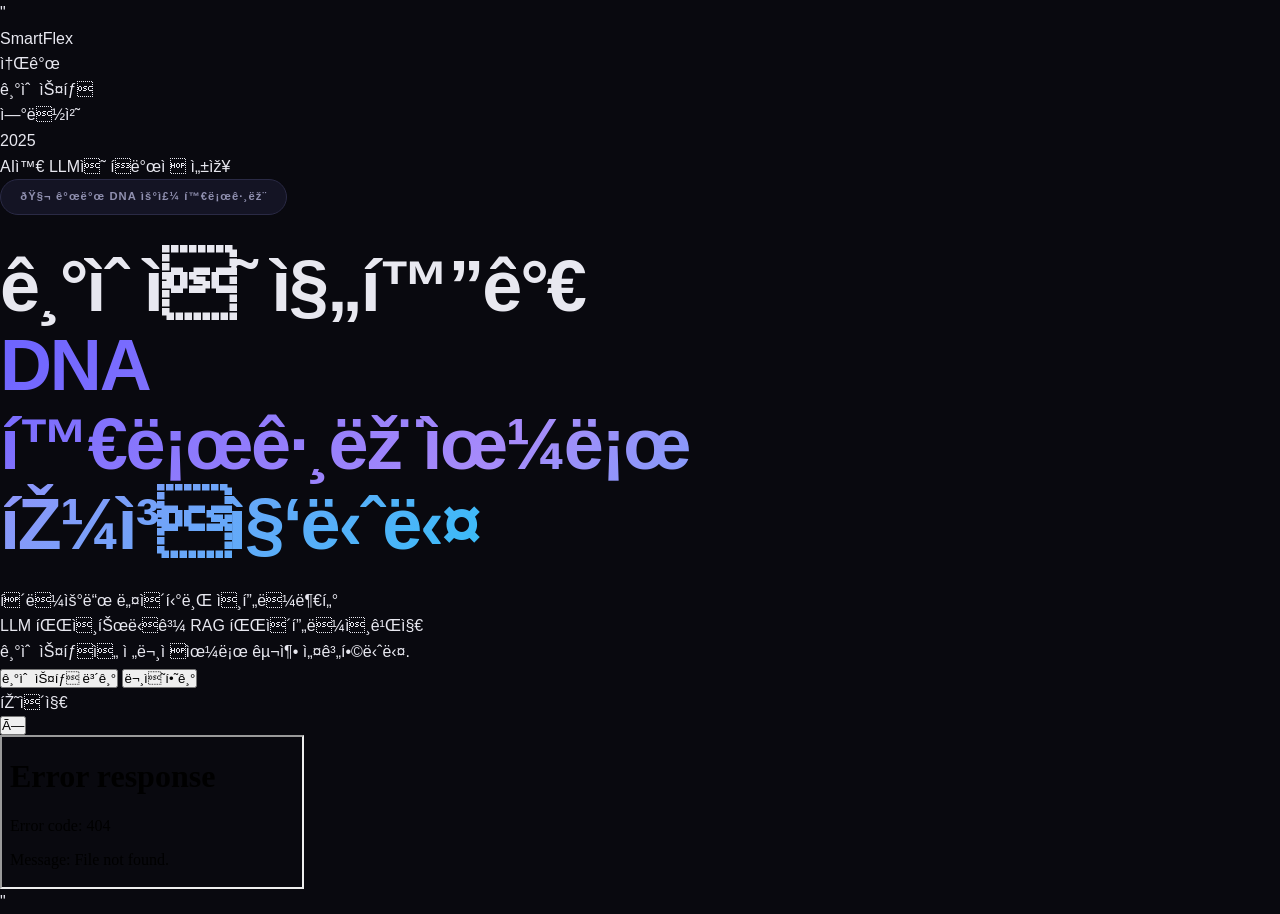
==== docs/index.html @ 18486d32 "Sync docs subtree from private repo" ====
"<!DOCTYPE html>
<!-- SmartFlex 개발DNA 우주 홀로그램 v2.0 - 파일명: index.html -->
<html lang=\"ko\">
<head>
  <meta charset=\"UTF-8\" />
  <meta name=\"viewport\" content=\"width=device-width, initial-scale=1.0\" />
  <title>SmartFlex - 개발DNA 우주 홀로그램</title>

  <!-- D3.js v7 CDN -->
  <script src=\"https://d3js.org/d3.v7.min.js\"></script>

  <!-- 폰트 -->
  <link rel=\"preconnect\" href=\"https://fonts.googleapis.com\" />
  <link href=\"https://fonts.googleapis.com/css2?family=Inter:wght@300;400;500;600;700;800;900&family=JetBrains+Mono:wght@400;500;600;700&display=swap\" rel=\"stylesheet\" />

  <style>
    /* ========================================
     * 전역 스타일 및 CSS 변수
     * 파일명: index.html (인라인 스타일)
     * ======================================== */
    *, *::before, *::after { box-sizing: border-box; margin: 0; padding: 0; }

    :root {
      --bg:       #09090f;
      --bg2:      #0f0f1a;
      --surface:  #1a1a2e;
      --border:   #2a2a45;
      --text:     #e8e8f0;
      --text2:    #9090b0;
      --text3:    #5a5a80;
      --accent:   #6c63ff;
      --accent2:  #a78bfa;
      --grad:     linear-gradient(135deg, #6c63ff 0%, #a78bfa 50%, #38bdf8 100%);
    }

    body {
      background: var(--bg);
      color: var(--text);
      font-family: 'Inter', sans-serif;
      line-height: 1.6;
      overflow: hidden; /* 스크롤 제거 */
      height: 100vh;
    }

    /* ========================================
     * 네비게이션
     * ======================================== */
    .nav {
      position: fixed;
      top: 0; left: 0; right: 0;
      z-index: 100;
      background: rgba(9,9,15,0.9);
      backdrop-filter: blur(16px);
      border-bottom: 1px solid var(--border);
      height: 60px;
    }
    
    .nav-inner {
      max-width: 1400px;
      margin: 0 auto;
      padding: 0 2rem;
      height: 100%;
      display: flex;
      align-items: center;
      justify-content: space-between;
    }
    
    .logo {
      font-size: 1.3rem;
      font-weight: 700;
      background: var(--grad);
      -webkit-background-clip: text;
      -webkit-text-fill-color: transparent;
      background-clip: text;
      cursor: pointer;
      transition: transform 0.2s;
    }
    
    .logo:hover {
      transform: scale(1.05);
    }
    
    .nav-links { 
      display: flex; 
      gap: 2.5rem; 
      list-style: none; 
    }
    
    .nav-links a { 
      color: var(--text2); 
      text-decoration: none; 
      font-size: 0.9rem;
      font-weight: 500;
      transition: color 0.2s;
      cursor: pointer;
    }
    
    .nav-links a:hover { 
      color: var(--text); 
    }

    /* ========================================
     * 히어로 섹션 (메인 화면)
     * ======================================== */
    .hero {
      position: relative;
      height: 100vh;
      display: flex;
      align-items: center;
      overflow: hidden;
      background: var(--bg);
    }

    /* DNA 우주 배경 */
    .hero-bg {
      position: absolute;
      inset: 0;
      z-index: 0;
    }

    /* 텍스트 컨텐츠 */
    .hero-content {
      position: relative;
      z-index: 10;
      max-width: 1400px;
      margin: 0 auto;
      padding: 0 2rem;
      width: 100%;
      padding-top: 60px;
    }

    .badge {
      display: inline-flex;
      align-items: center;
      gap: 0.5rem;
      padding: 0.5rem 1.2rem;
      border: 1px solid var(--border);
      border-radius: 999px;
      font-size: 0.7rem;
      font-weight: 600;
      color: var(--text2);
      letter-spacing: 0.1em;
      margin-bottom: 2rem;
      background: rgba(26,26,46,0.7);
      backdrop-filter: blur(8px);
    }

    h1 {
      font-size: clamp(2.5rem, 6vw, 4.5rem);
      font-weight: 900;
      line-height: 1.1;
      letter-spacing: -0.03em;
      margin-bottom: 1.5rem;
      max-width: 700px;
    }

    .gradient-text {
      background: var(--grad);
      -webkit-background-clip: text;
      -webkit-text-fill-color: transparent;
      background-clip: text;
    }

    .hero-desc {
      font-size: 1.1rem;
      color: var(--text2);
      max-width: 600px;
      margin-bottom: 3rem;
      line-height: 1.9;
    }

    .hero-cta {
      display: flex;
      gap: 1.2rem;
      flex-wrap: wrap;
    }

    .btn-primary {
      display: inline-flex;
      align-items: center;
      padding: 0.9rem 2rem;
      border-radius: 10px;
      background: var(--accent);
      color: #fff;
      font-weight: 600;
      font-size: 0.95rem;
      text-decoration: none;
      transition: all 0.3s;
      box-shadow: 0 0 24px rgba(108,99,255,0.4);
      cursor: pointer;
      border: none;
    }
    
    .btn-primary:hover { 
      transform: translateY(-3px); 
      box-shadow: 0 0 40px rgba(108,99,255,0.7); 
    }

    .btn-ghost {
      display: inline-flex;
      align-items: center;
      padding: 0.9rem 2rem;
      border-radius: 10px;
      border: 1px solid var(--border);
      color: var(--text2);
      font-weight: 500;
      font-size: 0.95rem;
      text-decoration: none;
      transition: all 0.3s;
      backdrop-filter: blur(6px);
      cursor: pointer;
      background: transparent;
    }
    
    .btn-ghost:hover { 
      border-color: var(--accent); 
      color: var(--text);
      background: rgba(108,99,255,0.1);
    }

    .mono { font-family: 'JetBrains Mono', monospace; }

    /* ========================================
     * 년도 표시 (회전하는 큰 텍스트)
     * ======================================== */
    .era-display {
      position: absolute;
      top: 50%;
      left: 50%;
      transform: translate(-50%, -50%);
      z-index: 1;
      pointer-events: none;
      text-align: center;
    }

    .era-year {
      font-size: clamp(8rem, 20vw, 18rem);
      font-weight: 900;
      background: var(--grad);
      -webkit-background-clip: text;
      -webkit-text-fill-color: transparent;
      background-clip: text;
      opacity: 0.08;
      line-height: 1;
      font-family: 'JetBrains Mono', monospace;
      letter-spacing: -0.05em;
    }

    .era-desc {
      font-size: 1.2rem;
      color: var(--text3);
      font-weight: 500;
      margin-top: 1rem;
      opacity: 0.5;
    }

    /* ========================================
     * 슬라이딩 모달 (아래에서 위로)
     * ======================================== */
    .page-modal {
      position: fixed;
      bottom: 0;
      left: 0;
      right: 0;
      height: 100vh;
      z-index: 200;
      background: rgba(9,9,15,0.95);
      backdrop-filter: blur(16px);
      transform: translateY(100%);
      transition: transform 0.5s cubic-bezier(0.4, 0.0, 0.2, 1);
    }

    .page-modal.active {
      transform: translateY(0);
    }

    .modal-header {
      position: sticky;
      top: 0;
      background: rgba(9,9,15,0.98);
      backdrop-filter: blur(16px);
      border-bottom: 1px solid var(--border);
      padding: 1rem 2rem;
      display: flex;
      align-items: center;
      justify-content: space-between;
      z-index: 10;
    }

    .modal-title {
      font-size: 1.3rem;
      font-weight: 700;
      color: var(--text);
    }

    .modal-close {
      width: 40px;
      height: 40px;
      border-radius: 10px;
      background: var(--surface);
      border: 1px solid var(--border);
      color: var(--text2);
      display: flex;
      align-items: center;
      justify-content: center;
      cursor: pointer;
      transition: all 0.2s;
      font-size: 1.5rem;
      font-weight: 300;
    }

    .modal-close:hover {
      border-color: var(--accent);
      color: var(--text);
      background: rgba(108,99,255,0.1);
    }

    .modal-content {
      height: calc(100vh - 60px);
      overflow-y: auto;
    }

    .modal-iframe {
      width: 100%;
      height: 100%;
      border: none;
      background: var(--bg);
    }

    /* ========================================
     * 반응형
     * ======================================== */
    @media (max-width: 768px) {
      h1 { font-size: 2.2rem; }
      .hero-desc { font-size: 1rem; }
      .nav-links { gap: 1.5rem; }
      .nav-links a { font-size: 0.85rem; }
      .era-year { font-size: 6rem; }
    }
  </style>
</head>

<body>

  <!-- ========================================
   * 네비게이션
   * ======================================== -->
  <nav class=\"nav\">
    <div class=\"nav-inner\">
      <div class=\"logo\" onclick=\"closeAllModals()\">SmartFlex</div>
      <ul class=\"nav-links\">
        <li><a onclick=\"openPage('about')\">소개</a></li>
        <li><a onclick=\"openPage('tech')\">기술 스택</a></li>
        <li><a onclick=\"openPage('contact')\">연락처</a></li>
      </ul>
    </div>
  </nav>

  <!-- ========================================
   * 히어로 섹션 (메인 화면)
   * ======================================== -->
  <section class=\"hero\">

    <!-- DNA 우주 배경 (SVG가 주입될 컨테이너) -->
    <div class=\"hero-bg\" id=\"dna-universe\"></div>

    <!-- 년도 표시 (회전) -->
    <div class=\"era-display\">
      <div class=\"era-year\" id=\"era-year\">2025</div>
      <div class=\"era-desc\" id=\"era-desc\">AI와 LLM의 폭발적 성장</div>
    </div>

    <!-- 텍스트 컨텐츠 -->
    <div class=\"hero-content\">
      <div class="badge">🧬 개발 DNA 우주 홀로그램</div>
      <h1>기술의 진화가<br /><span class="gradient-text">DNA 홀로그램으로 펼쳐집니다</span></h1>
      <p class=\"hero-desc\">
        클라우드 네이티브 인프라부터<br />
        LLM 파인튜닝과 RAG 파이프라인까지<br />
        기술 스택을 전문적으로 구축 설계합니다.
      </p>
      <div class=\"hero-cta\">
        <button class=\"btn-primary\" onclick=\"openPage('tech')\">기술 스택 보기</button>
        <button class=\"btn-ghost\" onclick=\"openPage('contact')\">문의하기</button>
      </div>
    </div>

  </section>

  <!-- ========================================
   * 슬라이딩 모달 (페이지 표시)
   * ======================================== -->
  <div class=\"page-modal\" id=\"pageModal\">
    <div class=\"modal-header\">
      <div class=\"modal-title\" id=\"modalTitle\">페이지</div>
      <button class=\"modal-close\" onclick=\"closeAllModals()\">×</button>
    </div>
    <div class=\"modal-content\">
      <iframe class=\"modal-iframe\" id=\"modalIframe\" src=\"\"></iframe>
    </div>
  </div>

  <!-- ========================================
   * 모달 제어 스크립트
   * 파일명: index.html (인라인)
   * ======================================== -->
  <script>
    // 페이지 열기
    function openPage(pageName) {
      const modal = document.getElementById('pageModal');
      const iframe = document.getElementById('modalIframe');
      const title = document.getElementById('modalTitle');
      
      const pageMap = {
        'about': { title: '소개', url: 'pages/about.html' },
        'tech': { title: '기술 스택', url: 'pages/tech.html' },
        'contact': { title: '연락처', url: 'pages/contact.html' }
      };
      
      const page = pageMap[pageName];
      if (page) {
        title.textContent = page.title;
        iframe.src = page.url;
        modal.classList.add('active');
      }
    }

    // 모달 닫기
    function closeAllModals() {
      const modal = document.getElementById('pageModal');
      modal.classList.remove('active');
      setTimeout(() => {
        document.getElementById('modalIframe').src = '';
      }, 500);
    }

    // ESC 키로 닫기
    document.addEventListener('keydown', (e) => {
      if (e.key === 'Escape') closeAllModals();
    });
  </script>

  <!-- DNA 우주 애니메이션 스크립트 -->
  <script src=\"js/dna-animation.js\"></script>

</body>
</html>
"
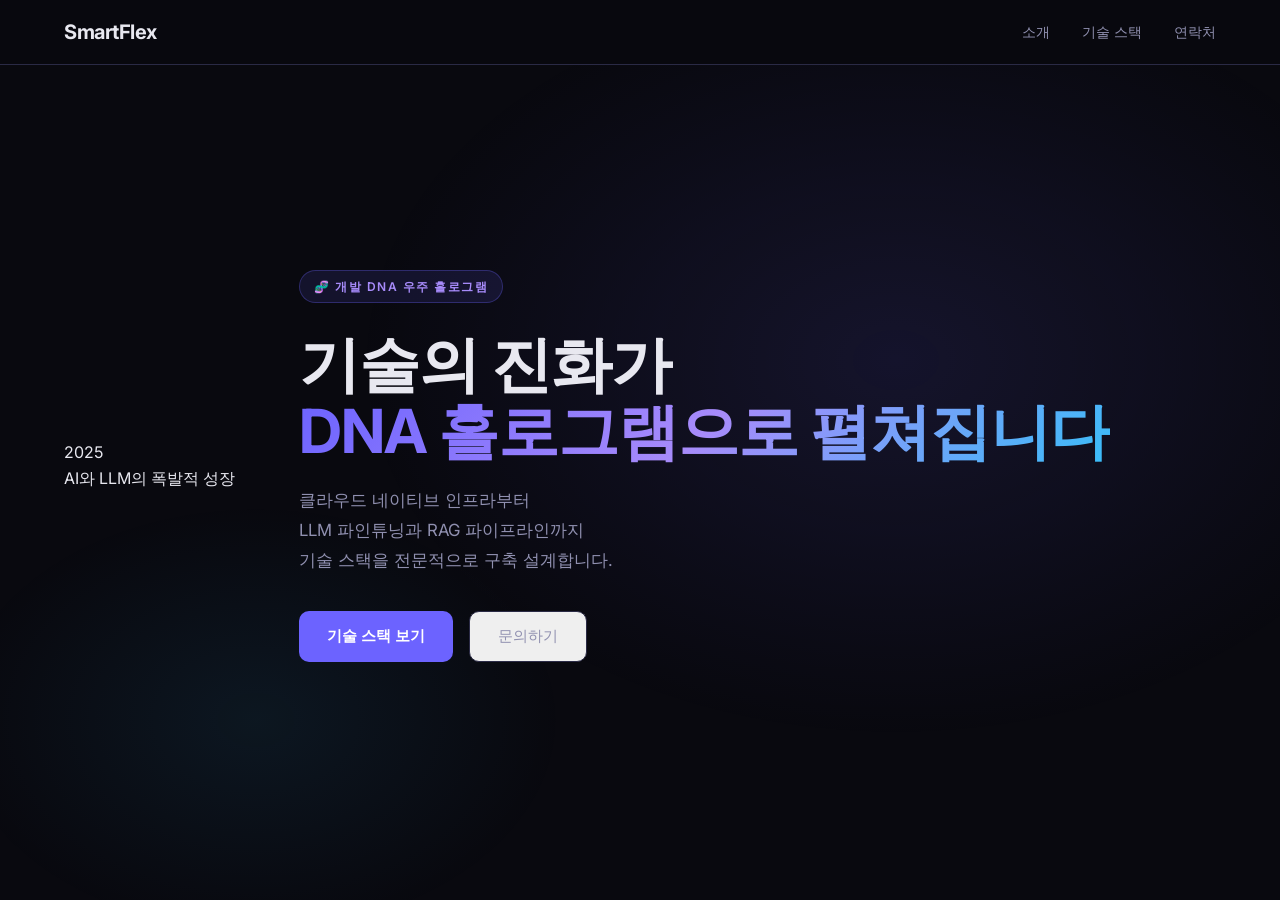
==== commit 0c537ce4: "Sync docs subtree from private repo" ====
--- a/docs/index.html
+++ b/docs/index.html
@@ -1,343 +1,24 @@
-"<!DOCTYPE html>
+<!DOCTYPE html>
 <!-- SmartFlex 개발DNA 우주 홀로그램 v2.0 - 파일명: index.html -->
-<html lang=\"ko\">
+<html lang="ko">
 <head>
-  <meta charset=\"UTF-8\" />
-  <meta name=\"viewport\" content=\"width=device-width, initial-scale=1.0\" />
+  <meta charset="UTF-8" />
+  <meta name="viewport" content="width=device-width, initial-scale=1.0" />
   <title>SmartFlex - 개발DNA 우주 홀로그램</title>
 
+  <link rel="icon" href="/favicon.ico">
+  <link rel="icon" type="image/png" href="/favicon.png">
+
   <!-- D3.js v7 CDN -->
-  <script src=\"https://d3js.org/d3.v7.min.js\"></script>
+  <script src="https://d3js.org/d3.v7.min.js"></script>
 
   <!-- 폰트 -->
-  <link rel=\"preconnect\" href=\"https://fonts.googleapis.com\" />
-  <link href=\"https://fonts.googleapis.com/css2?family=Inter:wght@300;400;500;600;700;800;900&family=JetBrains+Mono:wght@400;500;600;700&display=swap\" rel=\"stylesheet\" />
+  <link rel="preconnect" href="https://fonts.googleapis.com" />
+  <link href="https://fonts.googleapis.com/css2?family=Inter:wght@300;400;500;600;700;800;900&family=JetBrains+Mono:wght@400;500;600;700&display=swap" rel="stylesheet" />
 
-  <style>
-    /* ========================================
-     * 전역 스타일 및 CSS 변수
-     * 파일명: index.html (인라인 스타일)
-     * ======================================== */
-    *, *::before, *::after { box-sizing: border-box; margin: 0; padding: 0; }
+    <link rel="stylesheet" href="css/style.css" />
+  <link rel="stylesheet" href="css/index.css" />
 
-    :root {
-      --bg:       #09090f;
-      --bg2:      #0f0f1a;
-      --surface:  #1a1a2e;
-      --border:   #2a2a45;
-      --text:     #e8e8f0;
-      --text2:    #9090b0;
-      --text3:    #5a5a80;
-      --accent:   #6c63ff;
-      --accent2:  #a78bfa;
-      --grad:     linear-gradient(135deg, #6c63ff 0%, #a78bfa 50%, #38bdf8 100%);
-    }
-
-    body {
-      background: var(--bg);
-      color: var(--text);
-      font-family: 'Inter', sans-serif;
-      line-height: 1.6;
-      overflow: hidden; /* 스크롤 제거 */
-      height: 100vh;
-    }
-
-    /* ========================================
-     * 네비게이션
-     * ======================================== */
-    .nav {
-      position: fixed;
-      top: 0; left: 0; right: 0;
-      z-index: 100;
-      background: rgba(9,9,15,0.9);
-      backdrop-filter: blur(16px);
-      border-bottom: 1px solid var(--border);
-      height: 60px;
-    }
-    
-    .nav-inner {
-      max-width: 1400px;
-      margin: 0 auto;
-      padding: 0 2rem;
-      height: 100%;
-      display: flex;
-      align-items: center;
-      justify-content: space-between;
-    }
-    
-    .logo {
-      font-size: 1.3rem;
-      font-weight: 700;
-      background: var(--grad);
-      -webkit-background-clip: text;
-      -webkit-text-fill-color: transparent;
-      background-clip: text;
-      cursor: pointer;
-      transition: transform 0.2s;
-    }
-    
-    .logo:hover {
-      transform: scale(1.05);
-    }
-    
-    .nav-links { 
-      display: flex; 
-      gap: 2.5rem; 
-      list-style: none; 
-    }
-    
-    .nav-links a { 
-      color: var(--text2); 
-      text-decoration: none; 
-      font-size: 0.9rem;
-      font-weight: 500;
-      transition: color 0.2s;
-      cursor: pointer;
-    }
-    
-    .nav-links a:hover { 
-      color: var(--text); 
-    }
-
-    /* ========================================
-     * 히어로 섹션 (메인 화면)
-     * ======================================== */
-    .hero {
-      position: relative;
-      height: 100vh;
-      display: flex;
-      align-items: center;
-      overflow: hidden;
-      background: var(--bg);
-    }
-
-    /* DNA 우주 배경 */
-    .hero-bg {
-      position: absolute;
-      inset: 0;
-      z-index: 0;
-    }
-
-    /* 텍스트 컨텐츠 */
-    .hero-content {
-      position: relative;
-      z-index: 10;
-      max-width: 1400px;
-      margin: 0 auto;
-      padding: 0 2rem;
-      width: 100%;
-      padding-top: 60px;
-    }
-
-    .badge {
-      display: inline-flex;
-      align-items: center;
-      gap: 0.5rem;
-      padding: 0.5rem 1.2rem;
-      border: 1px solid var(--border);
-      border-radius: 999px;
-      font-size: 0.7rem;
-      font-weight: 600;
-      color: var(--text2);
-      letter-spacing: 0.1em;
-      margin-bottom: 2rem;
-      background: rgba(26,26,46,0.7);
-      backdrop-filter: blur(8px);
-    }
-
-    h1 {
-      font-size: clamp(2.5rem, 6vw, 4.5rem);
-      font-weight: 900;
-      line-height: 1.1;
-      letter-spacing: -0.03em;
-      margin-bottom: 1.5rem;
-      max-width: 700px;
-    }
-
-    .gradient-text {
-      background: var(--grad);
-      -webkit-background-clip: text;
-      -webkit-text-fill-color: transparent;
-      background-clip: text;
-    }
-
-    .hero-desc {
-      font-size: 1.1rem;
-      color: var(--text2);
-      max-width: 600px;
-      margin-bottom: 3rem;
-      line-height: 1.9;
-    }
-
-    .hero-cta {
-      display: flex;
-      gap: 1.2rem;
-      flex-wrap: wrap;
-    }
-
-    .btn-primary {
-      display: inline-flex;
-      align-items: center;
-      padding: 0.9rem 2rem;
-      border-radius: 10px;
-      background: var(--accent);
-      color: #fff;
-      font-weight: 600;
-      font-size: 0.95rem;
-      text-decoration: none;
-      transition: all 0.3s;
-      box-shadow: 0 0 24px rgba(108,99,255,0.4);
-      cursor: pointer;
-      border: none;
-    }
-    
-    .btn-primary:hover { 
-      transform: translateY(-3px); 
-      box-shadow: 0 0 40px rgba(108,99,255,0.7); 
-    }
-
-    .btn-ghost {
-      display: inline-flex;
-      align-items: center;
-      padding: 0.9rem 2rem;
-      border-radius: 10px;
-      border: 1px solid var(--border);
-      color: var(--text2);
-      font-weight: 500;
-      font-size: 0.95rem;
-      text-decoration: none;
-      transition: all 0.3s;
-      backdrop-filter: blur(6px);
-      cursor: pointer;
-      background: transparent;
-    }
-    
-    .btn-ghost:hover { 
-      border-color: var(--accent); 
-      color: var(--text);
-      background: rgba(108,99,255,0.1);
-    }
-
-    .mono { font-family: 'JetBrains Mono', monospace; }
-
-    /* ========================================
-     * 년도 표시 (회전하는 큰 텍스트)
-     * ======================================== */
-    .era-display {
-      position: absolute;
-      top: 50%;
-      left: 50%;
-      transform: translate(-50%, -50%);
-      z-index: 1;
-      pointer-events: none;
-      text-align: center;
-    }
-
-    .era-year {
-      font-size: clamp(8rem, 20vw, 18rem);
-      font-weight: 900;
-      background: var(--grad);
-      -webkit-background-clip: text;
-      -webkit-text-fill-color: transparent;
-      background-clip: text;
-      opacity: 0.08;
-      line-height: 1;
-      font-family: 'JetBrains Mono', monospace;
-      letter-spacing: -0.05em;
-    }
-
-    .era-desc {
-      font-size: 1.2rem;
-      color: var(--text3);
-      font-weight: 500;
-      margin-top: 1rem;
-      opacity: 0.5;
-    }
-
-    /* ========================================
-     * 슬라이딩 모달 (아래에서 위로)
-     * ======================================== */
-    .page-modal {
-      position: fixed;
-      bottom: 0;
-      left: 0;
-      right: 0;
-      height: 100vh;
-      z-index: 200;
-      background: rgba(9,9,15,0.95);
-      backdrop-filter: blur(16px);
-      transform: translateY(100%);
-      transition: transform 0.5s cubic-bezier(0.4, 0.0, 0.2, 1);
-    }
-
-    .page-modal.active {
-      transform: translateY(0);
-    }
-
-    .modal-header {
-      position: sticky;
-      top: 0;
-      background: rgba(9,9,15,0.98);
-      backdrop-filter: blur(16px);
-      border-bottom: 1px solid var(--border);
-      padding: 1rem 2rem;
-      display: flex;
-      align-items: center;
-      justify-content: space-between;
-      z-index: 10;
-    }
-
-    .modal-title {
-      font-size: 1.3rem;
-      font-weight: 700;
-      color: var(--text);
-    }
-
-    .modal-close {
-      width: 40px;
-      height: 40px;
-      border-radius: 10px;
-      background: var(--surface);
-      border: 1px solid var(--border);
-      color: var(--text2);
-      display: flex;
-      align-items: center;
-      justify-content: center;
-      cursor: pointer;
-      transition: all 0.2s;
-      font-size: 1.5rem;
-      font-weight: 300;
-    }
-
-    .modal-close:hover {
-      border-color: var(--accent);
-      color: var(--text);
-      background: rgba(108,99,255,0.1);
-    }
-
-    .modal-content {
-      height: calc(100vh - 60px);
-      overflow-y: auto;
-    }
-
-    .modal-iframe {
-      width: 100%;
-      height: 100%;
-      border: none;
-      background: var(--bg);
-    }
-
-    /* ========================================
-     * 반응형
-     * ======================================== */
-    @media (max-width: 768px) {
-      h1 { font-size: 2.2rem; }
-      .hero-desc { font-size: 1rem; }
-      .nav-links { gap: 1.5rem; }
-      .nav-links a { font-size: 0.85rem; }
-      .era-year { font-size: 6rem; }
-    }
-  </style>
 </head>
 
 <body>
@@ -345,13 +26,13 @@
   <!-- ========================================
    * 네비게이션
    * ======================================== -->
-  <nav class=\"nav\">
-    <div class=\"nav-inner\">
-      <div class=\"logo\" onclick=\"closeAllModals()\">SmartFlex</div>
-      <ul class=\"nav-links\">
-        <li><a onclick=\"openPage('about')\">소개</a></li>
-        <li><a onclick=\"openPage('tech')\">기술 스택</a></li>
-        <li><a onclick=\"openPage('contact')\">연락처</a></li>
+  <nav class="nav">
+    <div class="nav-inner">
+      <div class="logo" data-action="close" role="button" tabindex="0">SmartFlex</div>
+      <ul class="nav-links">
+        <li><a href="#" data-page="about">소개</a></li>
+        <li><a href="#" data-page="tech">기술 스택</a></li>
+        <li><a href="#" data-page="contact">연락처</a></li>
       </ul>
     </div>
   </nav>
@@ -359,29 +40,29 @@
   <!-- ========================================
    * 히어로 섹션 (메인 화면)
    * ======================================== -->
-  <section class=\"hero\">
+  <section class="hero">
 
     <!-- DNA 우주 배경 (SVG가 주입될 컨테이너) -->
-    <div class=\"hero-bg\" id=\"dna-universe\"></div>
+    <div class="hero-bg" id="dna-universe"></div>
 
     <!-- 년도 표시 (회전) -->
-    <div class=\"era-display\">
-      <div class=\"era-year\" id=\"era-year\">2025</div>
-      <div class=\"era-desc\" id=\"era-desc\">AI와 LLM의 폭발적 성장</div>
+    <div class="era-display">
+      <div class="era-year" id="era-year">2025</div>
+      <div class="era-desc" id="era-desc">AI와 LLM의 폭발적 성장</div>
     </div>
 
     <!-- 텍스트 컨텐츠 -->
-    <div class=\"hero-content\">
+    <div class="hero-content">
       <div class="badge">🧬 개발 DNA 우주 홀로그램</div>
       <h1>기술의 진화가<br /><span class="gradient-text">DNA 홀로그램으로 펼쳐집니다</span></h1>
-      <p class=\"hero-desc\">
+      <p class="hero-desc">
         클라우드 네이티브 인프라부터<br />
         LLM 파인튜닝과 RAG 파이프라인까지<br />
         기술 스택을 전문적으로 구축 설계합니다.
       </p>
-      <div class=\"hero-cta\">
-        <button class=\"btn-primary\" onclick=\"openPage('tech')\">기술 스택 보기</button>
-        <button class=\"btn-ghost\" onclick=\"openPage('contact')\">문의하기</button>
+      <div class="hero-cta">
+        <button class="btn-primary" type="button" data-page="tech">기술 스택 보기</button>
+        <button class="btn-ghost" type="button" data-page="contact">문의하기</button>
       </div>
     </div>
 
@@ -390,59 +71,22 @@
   <!-- ========================================
    * 슬라이딩 모달 (페이지 표시)
    * ======================================== -->
-  <div class=\"page-modal\" id=\"pageModal\">
-    <div class=\"modal-header\">
-      <div class=\"modal-title\" id=\"modalTitle\">페이지</div>
-      <button class=\"modal-close\" onclick=\"closeAllModals()\">×</button>
+  <div class="page-modal" id="pageModal">
+    <div class="modal-header">
+      <div class="modal-title" id="modalTitle">페이지</div>
+      <button class="modal-close">×</button>
     </div>
-    <div class=\"modal-content\">
-      <iframe class=\"modal-iframe\" id=\"modalIframe\" src=\"\"></iframe>
+    <div class="modal-content">
+      <iframe class="modal-iframe" id="modalIframe" src=""></iframe>
     </div>
   </div>
 
   <!-- ========================================
    * 모달 제어 스크립트
-   * 파일명: index.html (인라인)
+   * 파일명: docs/js/index.js
    * ======================================== -->
-  <script>
-    // 페이지 열기
-    function openPage(pageName) {
-      const modal = document.getElementById('pageModal');
-      const iframe = document.getElementById('modalIframe');
-      const title = document.getElementById('modalTitle');
-      
-      const pageMap = {
-        'about': { title: '소개', url: 'pages/about.html' },
-        'tech': { title: '기술 스택', url: 'pages/tech.html' },
-        'contact': { title: '연락처', url: 'pages/contact.html' }
-      };
-      
-      const page = pageMap[pageName];
-      if (page) {
-        title.textContent = page.title;
-        iframe.src = page.url;
-        modal.classList.add('active');
-      }
-    }
-
-    // 모달 닫기
-    function closeAllModals() {
-      const modal = document.getElementById('pageModal');
-      modal.classList.remove('active');
-      setTimeout(() => {
-        document.getElementById('modalIframe').src = '';
-      }, 500);
-    }
-
-    // ESC 키로 닫기
-    document.addEventListener('keydown', (e) => {
-      if (e.key === 'Escape') closeAllModals();
-    });
-  </script>
-
-  <!-- DNA 우주 애니메이션 스크립트 -->
-  <script src=\"js/dna-animation.js\"></script>
+  <script src="js/index.js" defer></script>
+  <script src="js/dna-animation.js" defer></script>
 
 </body>
-</html>
-"+</html>
--- a/docs/css/style.css
+++ b/docs/css/style.css
@@ -0,0 +1,225 @@
+/* docs/css/style.css : SmartFlex 웹사이트 전체 스타일 시트입니다. 이 파일은 docs/ 루트에서 참조됩니다. */
+
+*, *::before, *::after { box-sizing: border-box; margin: 0; padding: 0; }
+
+:root {
+  --bg: #09090f;
+  --bg2: #0f0f1a;
+  --bg3: #13131f;
+  --surface: #1a1a2e;
+  --surface2: #1f1f35;
+  --border: #2a2a45;
+  --text: #e8e8f0;
+  --text2: #9090b0;
+  --text3: #5a5a80;
+  --accent: #6c63ff;
+  --accent2: #a78bfa;
+  --green: #22c55e;
+  --yellow: #f59e0b;
+  --red: #ef4444;
+  --grad: linear-gradient(135deg, #6c63ff 0%, #a78bfa 50%, #38bdf8 100%);
+}
+
+html { scroll-behavior: smooth; }
+body { font-family: 'Inter', sans-serif; background: var(--bg); color: var(--text); line-height: 1.6; }
+.mono { font-family: 'JetBrains Mono', monospace; }
+
+/* NAV : 네비게이션 바 스타일을 정의합니다. */
+.nav {
+  position: fixed; top: 0; left: 0; right: 0; z-index: 100;
+  background: rgba(9,9,15,0.85); backdrop-filter: blur(16px);
+  border-bottom: 1px solid var(--border);
+}
+.nav-inner {
+  max-width: 1200px; margin: 0 auto; padding: 0 24px;
+  height: 64px; display: flex; align-items: center; justify-content: space-between;
+}
+.logo { font-size: 1.25rem; font-weight: 700; letter-spacing: -0.5px; }
+.logo .accent { color: var(--accent); }
+.nav-links { list-style: none; display: flex; gap: 32px; }
+.nav-links a { color: var(--text2); text-decoration: none; font-size: 0.9rem; transition: color 0.2s; }
+.nav-links a:hover { color: var(--text); }
+.hamburger { display: none; flex-direction: column; gap: 5px; background: none; border: none; cursor: pointer; padding: 4px; }
+.hamburger span { display: block; width: 22px; height: 2px; background: var(--text2); border-radius: 2px; }
+
+/* HERO : 메인 배너 및 핵심 슬로건 스타일입니다. */
+.hero {
+  min-height: 100vh; display: flex; align-items: center;
+  padding: 96px 24px 64px; position: relative; overflow: hidden;
+  max-width: 1200px; margin: 0 auto; gap: 64px;
+}
+.hero-bg {
+  position: fixed; inset: 0; z-index: -1;
+  background: radial-gradient(ellipse 60% 60% at 70% 40%, rgba(108,99,255,0.12) 0%, transparent 70%),
+              radial-gradient(ellipse 40% 40% at 20% 80%, rgba(56,189,248,0.08) 0%, transparent 60%);
+}
+.hero-content { flex: 1; }
+.badge {
+  display: inline-block; padding: 6px 14px; border-radius: 100px;
+  background: rgba(108,99,255,0.12); border: 1px solid rgba(108,99,255,0.3);
+  color: var(--accent2); font-size: 0.75rem; font-weight: 600; letter-spacing: 1.5px;
+  margin-bottom: 28px;
+}
+.hero-content h1 { font-size: clamp(2.2rem, 5vw, 3.8rem); font-weight: 700; line-height: 1.1; margin-bottom: 20px; letter-spacing: -1px; }
+.gradient-text { background: var(--grad); -webkit-background-clip: text; -webkit-text-fill-color: transparent; background-clip: text; }
+.hero-desc { color: var(--text2); font-size: 1.05rem; margin-bottom: 36px; line-height: 1.8; }
+.hero-cta { display: flex; gap: 16px; flex-wrap: wrap; }
+.btn-primary {
+  display: inline-block; padding: 14px 28px; border-radius: 10px;
+  background: var(--accent); color: #fff; font-weight: 600; text-decoration: none;
+  font-size: 0.95rem; transition: all 0.2s; border: none; cursor: pointer;
+}
+.btn-primary:hover { background: #5a52e8; transform: translateY(-1px); }
+.btn-ghost {
+  display: inline-block; padding: 14px 28px; border-radius: 10px;
+  border: 1px solid var(--border); color: var(--text2); font-weight: 500;
+  text-decoration: none; font-size: 0.95rem; transition: all 0.2s;
+}
+.btn-ghost:hover { border-color: var(--accent); color: var(--text); }
+.btn-large { padding: 18px 40px; font-size: 1.05rem; }
+
+/* HERO VISUAL */
+.hero-visual {
+  flex-shrink: 0; width: 320px; height: 320px;
+  position: relative; display: flex; align-items: center; justify-content: center;
+}
+.orbit-ring {
+  position: absolute; border-radius: 50%; border: 1px solid transparent;
+  animation: spin linear infinite;
+}
+.ring-1 { width: 200px; height: 200px; border-color: rgba(108,99,255,0.3); animation-duration: 8s; }
+.ring-2 { width: 270px; height: 270px; border-color: rgba(167,139,250,0.2); animation-duration: 14s; animation-direction: reverse; }
+.ring-3 { width: 320px; height: 320px; border-color: rgba(56,189,248,0.1); animation-duration: 20s; }
+@keyframes spin { from { transform: rotate(0deg); } to { transform: rotate(360deg); } }
+.core-circle {
+  width: 100px; height: 100px; border-radius: 50%;
+  background: var(--grad); display: flex; align-items: center; justify-content: center;
+  font-family: 'JetBrains Mono', monospace; font-weight: 600; font-size: 1.4rem; color: #fff;
+  box-shadow: 0 0 40px rgba(108,99,255,0.4);
+}
+
+/* SECTIONS : 각 콘텐츠 섹션의 기본 레이아웃과 여백을 설정합니다. */
+.section { padding: 96px 24px; }
+.section-dark { background: var(--bg2); }
+.container { max-width: 1200px; margin: 0 auto; }
+.section-label {
+  font-size: 0.75rem; font-weight: 600; letter-spacing: 2px;
+  color: var(--accent); text-transform: uppercase; margin-bottom: 12px;
+}
+.section-title { font-size: clamp(1.8rem, 3.5vw, 2.8rem); font-weight: 700; line-height: 1.2; margin-bottom: 16px; letter-spacing: -0.5px; }
+.section-sub { color: var(--text2); font-size: 1rem; margin-bottom: 56px; }
+
+/* ABOUT GRID : 소개 카드 레이아웃 및 카드 스타일을 정의합니다. */
+.about-grid { display: grid; grid-template-columns: repeat(auto-fit, minmax(240px, 1fr)); gap: 20px; margin-top: 48px; }
+.about-card {
+  background: var(--surface); border: 1px solid var(--border); border-radius: 16px;
+  padding: 28px; transition: all 0.2s;
+}
+.about-card:hover { border-color: var(--accent); transform: translateY(-2px); }
+.about-icon { font-size: 2rem; margin-bottom: 16px; }
+.about-card h3 { font-size: 1.1rem; font-weight: 600; margin-bottom: 10px; }
+.about-card p { color: var(--text2); font-size: 0.9rem; line-height: 1.7; }
+
+/* TECH : 기술 스택 카드 레이아웃과 카테고리 별 스타일입니다. */
+.tech-categories { display: flex; flex-direction: column; gap: 40px; }
+.tech-category {}
+.category-header {
+  display: flex; align-items: center; gap: 10px;
+  font-size: 0.8rem; font-weight: 600; letter-spacing: 1.5px;
+  text-transform: uppercase; color: var(--text3); margin-bottom: 16px;
+}
+.category-dot { width: 8px; height: 8px; border-radius: 50%; }
+.category-dot.ai { background: #a78bfa; }
+.category-dot.backend { background: #4ade80; }
+.category-dot.db { background: #fb923c; }
+.category-dot.cloud { background: #38bdf8; }
+.tech-grid { display: flex; flex-wrap: wrap; gap: 12px; }
+.tech-card {
+  background: var(--surface); border: 1px solid var(--border); border-radius: 12px;
+  padding: 16px 20px; cursor: pointer; transition: all 0.2s;
+  display: flex; align-items: center; gap: 12px; min-width: 160px;
+}
+.tech-card:hover { border-color: var(--accent); background: var(--surface2); transform: translateY(-2px); box-shadow: 0 8px 24px rgba(108,99,255,0.15); }
+.tech-icon { font-size: 1.4rem; flex-shrink: 0; }
+.tech-name { font-size: 0.9rem; font-weight: 600; }
+.tech-tag { font-size: 0.7rem; color: var(--text3); margin-top: 2px; }
+.tech-card:hover .tech-tag { color: var(--accent2); }
+
+/* QUOTA TABLE : 클라우드 사용 현황 테이블의 스타일을 정의합니다. */
+.quota-table-wrap { overflow-x: auto; border-radius: 16px; border: 1px solid var(--border); }
+.quota-table { width: 100%; border-collapse: collapse; }
+.quota-table th {
+  background: var(--surface); padding: 14px 20px;
+  font-size: 0.75rem; font-weight: 600; color: var(--text3);
+  text-transform: uppercase; letter-spacing: 1px; text-align: left;
+  border-bottom: 1px solid var(--border);
+}
+.quota-table td { padding: 14px 20px; border-bottom: 1px solid rgba(42,42,69,0.5); font-size: 0.9rem; }
+.quota-table tr:last-child td { border-bottom: none; }
+.quota-table tr:hover td { background: rgba(108,99,255,0.04); }
+.service-name { font-weight: 500; }
+.progress-bar-wrap { width: 120px; height: 6px; background: var(--surface2); border-radius: 99px; margin-bottom: 4px; overflow: hidden; }
+.progress-bar { height: 100%; border-radius: 99px; background: var(--green); }
+.warn-bar { background: var(--yellow); }
+.progress-label { font-size: 0.75rem; color: var(--text3); }
+.status-badge { display: inline-block; padding: 3px 10px; border-radius: 99px; font-size: 0.75rem; font-weight: 600; }
+.status-badge.good { background: rgba(34,197,94,0.1); color: var(--green); border: 1px solid rgba(34,197,94,0.2); }
+.status-badge.warn { background: rgba(245,158,11,0.1); color: var(--yellow); border: 1px solid rgba(245,158,11,0.2); }
+
+/* CONTACT : 연락처 섹션 중앙 정렬 스타일입니다. */
+.contact-container { text-align: center; }
+
+/* FOOTER : 하단 정보 및 저작권 영역 스타일입니다. */
+.footer { border-top: 1px solid var(--border); padding: 32px 24px; }
+.footer-inner { max-width: 1200px; margin: 0 auto; display: flex; align-items: center; justify-content: space-between; }
+.footer-copy { color: var(--text3); font-size: 0.85rem; }
+
+/* MODAL : 기술 상세 모달 레이어와 애니메이션 효과를 정의합니다. */
+.modal-overlay {
+  position: fixed; inset: 0; z-index: 200;
+  background: rgba(9,9,15,0.8); backdrop-filter: blur(8px);
+  display: flex; align-items: center; justify-content: center; padding: 24px;
+  opacity: 0; pointer-events: none; transition: opacity 0.2s;
+}
+.modal-overlay.active { opacity: 1; pointer-events: all; }
+.modal {
+  background: var(--surface); border: 1px solid var(--border); border-radius: 20px;
+  padding: 40px; max-width: 520px; width: 100%; position: relative;
+  transform: translateY(20px) scale(0.97); transition: transform 0.25s;
+}
+.modal-overlay.active .modal { transform: translateY(0) scale(1); }
+.modal-close {
+  position: absolute; top: 16px; right: 16px;
+  background: var(--surface2); border: 1px solid var(--border);
+  color: var(--text2); width: 32px; height: 32px; border-radius: 8px;
+  cursor: pointer; font-size: 0.85rem; transition: all 0.2s;
+}
+.modal-close:hover { border-color: var(--accent); color: var(--text); }
+.modal-icon { font-size: 2.8rem; margin-bottom: 16px; }
+.modal-title { font-size: 1.5rem; font-weight: 700; margin-bottom: 8px; }
+.modal-tag {
+  display: inline-block; padding: 4px 12px; border-radius: 99px;
+  background: rgba(108,99,255,0.12); color: var(--accent2);
+  font-size: 0.75rem; font-weight: 600; letter-spacing: 1px; margin-bottom: 20px;
+}
+.modal-body { color: var(--text2); font-size: 0.95rem; line-height: 1.8; margin-bottom: 24px; }
+.modal-links { display: flex; gap: 10px; flex-wrap: wrap; }
+.modal-link {
+  display: inline-block; padding: 8px 16px; border-radius: 8px;
+  border: 1px solid var(--border); color: var(--text2); text-decoration: none;
+  font-size: 0.82rem; transition: all 0.2s;
+}
+.modal-link:hover { border-color: var(--accent); color: var(--accent2); }
+
+@media (max-width: 768px) {
+  .hero { flex-direction: column; text-align: center; gap: 40px; }
+  .hero-cta { justify-content: center; }
+  .hero-visual { width: 240px; height: 240px; }
+  .ring-1 { width: 150px; height: 150px; }
+  .ring-2 { width: 200px; height: 200px; }
+  .ring-3 { width: 240px; height: 240px; }
+  .nav-links { display: none; }
+  .hamburger { display: flex; }
+  .footer-inner { flex-direction: column; gap: 12px; text-align: center; }
+  .tech-card { min-width: 130px; }
+}
--- a/docs/css/index.css
+++ b/docs/css/index.css
@@ -0,0 +1,91 @@
+/* docs/css/index.css : index.html 전용 스타일과 페이지 모달 스타일을 정의합니다. */
+
+/* ========================================
+ * 전체 페이지 레이아웃
+ * ======================================== */
+body {
+  overflow: hidden;
+  height: 100vh;
+}
+
+/* ========================================
+ * 인덱스 전용 페이지 모달
+ * ======================================== */
+.page-modal {
+  position: fixed;
+  bottom: 0;
+  left: 0;
+  right: 0;
+  height: 100vh;
+  z-index: 200;
+  background: rgba(9, 9, 15, 0.95);
+  backdrop-filter: blur(16px);
+  transform: translateY(100%);
+  transition: transform 0.5s cubic-bezier(0.4, 0.0, 0.2, 1);
+}
+
+.page-modal.active {
+  transform: translateY(0);
+}
+
+.modal-header {
+  position: sticky;
+  top: 0;
+  background: rgba(9, 9, 15, 0.98);
+  backdrop-filter: blur(16px);
+  border-bottom: 1px solid var(--border);
+  padding: 1rem 2rem;
+  display: flex;
+  align-items: center;
+  justify-content: space-between;
+  z-index: 10;
+}
+
+.modal-title {
+  font-size: 1.3rem;
+  font-weight: 700;
+  color: var(--text);
+}
+
+.modal-close {
+  width: 40px;
+  height: 40px;
+  border-radius: 10px;
+  background: var(--surface);
+  border: 1px solid var(--border);
+  color: var(--text2);
+  display: flex;
+  align-items: center;
+  justify-content: center;
+  cursor: pointer;
+  transition: all 0.2s;
+  font-size: 1.5rem;
+  font-weight: 300;
+}
+
+.modal-close:hover {
+  border-color: var(--accent);
+  color: var(--text);
+  background: rgba(108, 99, 255, 0.1);
+}
+
+.modal-content {
+  height: calc(100vh - 60px);
+  overflow-y: auto;
+}
+
+.modal-iframe {
+  width: 100%;
+  height: 100%;
+  border: none;
+  background: var(--bg);
+}
+
+/* ========================================
+ * 반응형 인덱스 전용 스타일
+ * ======================================== */
+@media (max-width: 768px) {
+  .page-modal {
+    height: 100vh;
+  }
+}
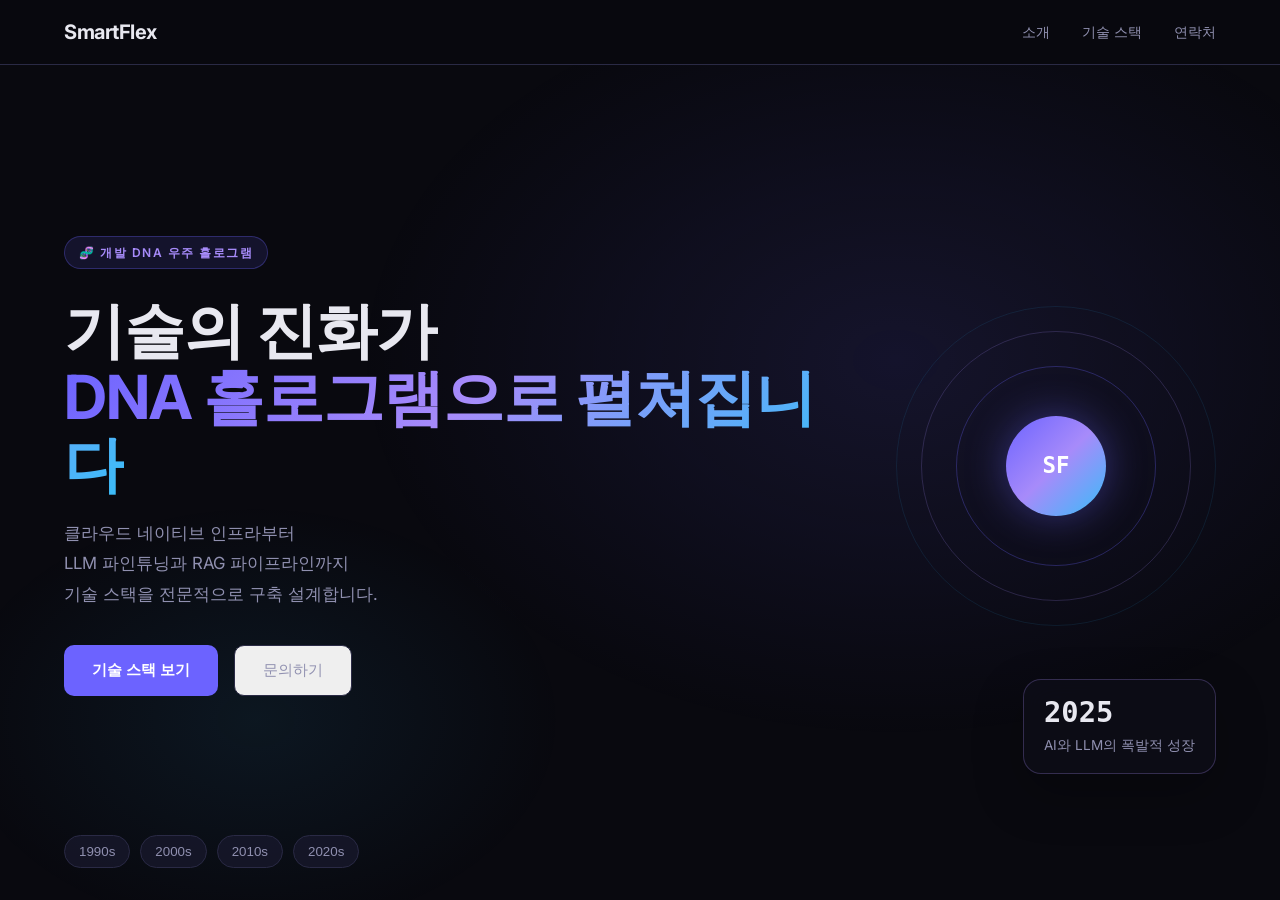
==== commit 1e2705a5: "Sync docs subtree from private repo" ====
--- a/docs/index.html
+++ b/docs/index.html
@@ -10,7 +10,7 @@
   <link rel="icon" type="image/png" href="/favicon.png">
 
   <!-- D3.js v7 CDN -->
-  <script src="https://d3js.org/d3.v7.min.js"></script>
+  <script src="https://d3js.org/d3.v7.min.js" defer></script>
 
   <!-- 폰트 -->
   <link rel="preconnect" href="https://fonts.googleapis.com" />
@@ -22,6 +22,7 @@
 </head>
 
 <body>
+  <a href="#hero-content" class="skip-nav">본문으로 바로가기</a>
 
   <!-- ========================================
    * 네비게이션
@@ -29,7 +30,10 @@
   <nav class="nav">
     <div class="nav-inner">
       <div class="logo" data-action="close" role="button" tabindex="0">SmartFlex</div>
-      <ul class="nav-links">
+      <button class="hamburger" type="button" aria-label="메뉴 열기" aria-expanded="false" aria-controls="navLinks">
+        <span></span><span></span><span></span>
+      </button>
+      <ul class="nav-links" id="navLinks">
         <li><a href="#" data-page="about">소개</a></li>
         <li><a href="#" data-page="tech">기술 스택</a></li>
         <li><a href="#" data-page="contact">연락처</a></li>
@@ -52,7 +56,7 @@
     </div>
 
     <!-- 텍스트 컨텐츠 -->
-    <div class="hero-content">
+    <div class="hero-content" id="hero-content">
       <div class="badge">🧬 개발 DNA 우주 홀로그램</div>
       <h1>기술의 진화가<br /><span class="gradient-text">DNA 홀로그램으로 펼쳐집니다</span></h1>
       <p class="hero-desc">
@@ -66,6 +70,22 @@
       </div>
     </div>
 
+    <!-- 브랜드 궤도 링 홀로그램 비주얼 -->
+    <div class="hero-visual" aria-hidden="true">
+      <div class="orbit-ring ring-1"></div>
+      <div class="orbit-ring ring-2"></div>
+      <div class="orbit-ring ring-3"></div>
+      <div class="core-circle">SF</div>
+    </div>
+
+    <!-- 시대별 기술 타임라인 수동 선택 버튼 -->
+    <div class="era-controls" aria-label="기술 시대 선택">
+      <button type="button" data-era-index="0">1990s</button>
+      <button type="button" data-era-index="1">2000s</button>
+      <button type="button" data-era-index="2">2010s</button>
+      <button type="button" data-era-index="3">2020s</button>
+    </div>
+
   </section>
 
   <!-- ========================================
@@ -77,7 +97,8 @@
       <button class="modal-close">×</button>
     </div>
     <div class="modal-content">
-      <iframe class="modal-iframe" id="modalIframe" src=""></iframe>
+      <div class="modal-loader" aria-live="polite">페이지를 불러오는 중...</div>
+      <iframe class="modal-iframe" id="modalIframe" src="" title="페이지"></iframe>
     </div>
   </div>
 
@@ -89,4 +110,4 @@
   <script src="js/dna-animation.js" defer></script>
 
 </body>
-</html>+</html>
--- a/docs/css/style.css
+++ b/docs/css/style.css
@@ -21,6 +21,11 @@
 }
 
 html { scroll-behavior: smooth; }
+
+/* ACCESSIBILITY : 키보드 사용자를 위한 본문 바로가기 링크입니다. */
+.skip-nav { position: fixed; top: -999px; left: 12px; z-index: 1000; padding: 10px 16px; border-radius: 10px; background: var(--accent); color: #fff; text-decoration: none; font-weight: 700; }
+.skip-nav:focus { top: 12px; outline: 3px solid rgba(167,139,250,0.7); }
+
 body { font-family: 'Inter', sans-serif; background: var(--bg); color: var(--text); line-height: 1.6; }
 .mono { font-family: 'JetBrains Mono', monospace; }
 
@@ -38,7 +43,9 @@
 .logo .accent { color: var(--accent); }
 .nav-links { list-style: none; display: flex; gap: 32px; }
 .nav-links a { color: var(--text2); text-decoration: none; font-size: 0.9rem; transition: color 0.2s; }
-.nav-links a:hover { color: var(--text); }
+.nav-links a:hover, .nav-links a.active { color: var(--text); }
+.nav-links a.active { position: relative; }
+.nav-links a.active::after { content: ""; position: absolute; left: 0; right: 0; bottom: -8px; height: 2px; border-radius: 999px; background: var(--grad); }
 .hamburger { display: none; flex-direction: column; gap: 5px; background: none; border: none; cursor: pointer; padding: 4px; }
 .hamburger span { display: block; width: 22px; height: 2px; background: var(--text2); border-radius: 2px; }
 
@@ -97,6 +104,19 @@
   font-family: 'JetBrains Mono', monospace; font-weight: 600; font-size: 1.4rem; color: #fff;
   box-shadow: 0 0 40px rgba(108,99,255,0.4);
 }
+
+
+/* ERA DISPLAY : DNA 애니메이션의 현재 기술 시대를 보여주는 오버레이입니다. */
+.era-display {
+  position: fixed; right: clamp(20px, 5vw, 72px); bottom: clamp(110px, 14vh, 160px); z-index: 2;
+  min-width: 180px; padding: 18px 20px; border: 1px solid rgba(167,139,250,0.25); border-radius: 18px;
+  background: rgba(15,15,26,0.68); backdrop-filter: blur(16px); box-shadow: 0 20px 50px rgba(0,0,0,0.25);
+}
+.era-year { font-family: 'JetBrains Mono', monospace; font-size: 1.8rem; font-weight: 800; line-height: 1; margin-bottom: 8px; }
+.era-desc { color: var(--text2); font-size: 0.85rem; line-height: 1.5; }
+.era-controls { position: absolute; left: 24px; bottom: 32px; z-index: 3; display: flex; flex-wrap: wrap; gap: 10px; }
+.era-controls button { padding: 8px 14px; border-radius: 999px; border: 1px solid var(--border); background: rgba(26,26,46,0.72); color: var(--text2); cursor: pointer; transition: all 0.2s; }
+.era-controls button:hover, .era-controls button.active { border-color: var(--accent); color: var(--text); background: rgba(108,99,255,0.16); }
 
 /* SECTIONS : 각 콘텐츠 섹션의 기본 레이아웃과 여백을 설정합니다. */
 .section { padding: 96px 24px; }
@@ -218,8 +238,13 @@
   .ring-1 { width: 150px; height: 150px; }
   .ring-2 { width: 200px; height: 200px; }
   .ring-3 { width: 240px; height: 240px; }
-  .nav-links { display: none; }
+  .nav-links { display: none; position: absolute; top: 64px; left: 16px; right: 16px; flex-direction: column; gap: 0; padding: 12px; border: 1px solid var(--border); border-radius: 14px; background: rgba(15,15,26,0.96); backdrop-filter: blur(16px); }
+  .nav-links.active { display: flex; }
+  .nav-links li { width: 100%; }
+  .nav-links a { display: block; padding: 12px 14px; }
   .hamburger { display: flex; }
+  .era-display { position: absolute; right: 20px; bottom: 96px; min-width: 160px; text-align: left; }
+  .era-controls { left: 50%; transform: translateX(-50%); justify-content: center; width: calc(100% - 32px); bottom: 22px; }
   .footer-inner { flex-direction: column; gap: 12px; text-align: center; }
   .tech-card { min-width: 130px; }
-}+}
--- a/docs/css/index.css
+++ b/docs/css/index.css
@@ -74,11 +74,18 @@
   overflow-y: auto;
 }
 
+
+.page-modal.loading .modal-iframe { opacity: 0.25; }
+.page-modal.loading .modal-loader { opacity: 1; pointer-events: auto; }
+.modal-loader { position: absolute; top: 50%; left: 50%; transform: translate(-50%, -50%); z-index: 2; padding: 12px 18px; border-radius: 999px; border: 1px solid var(--border); background: rgba(26,26,46,0.92); color: var(--text2); opacity: 0; pointer-events: none; transition: opacity 0.2s; }
+.modal-content { position: relative; }
+
 .modal-iframe {
   width: 100%;
   height: 100%;
   border: none;
   background: var(--bg);
+  transition: opacity 0.2s;
 }
 
 /* ========================================
